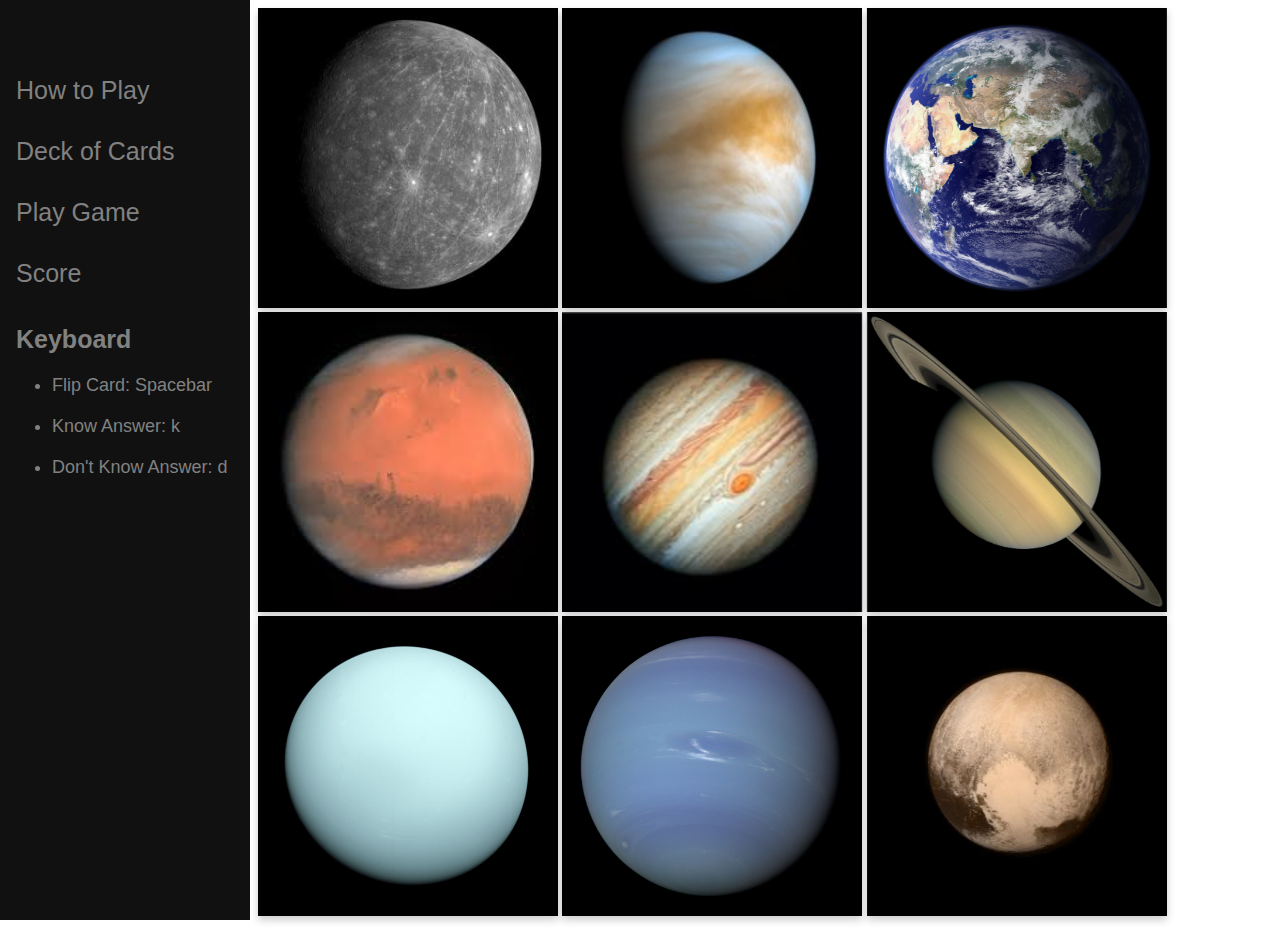
==== index.html @ a62bbbd2 "commit" ====
<!DOCTYPE html>

<head>
    <meta charset="utf-8">
    <meta http-equiv="X-UA-Compatible" content="IE=edge">
    <title></title>
    <meta name="description" content="">
    <meta name="viewport" content="width=device-width, initial-scale=1">
    <link rel="stylesheet" href="style.css">
    <link href="https://fonts.googleapis.com/css2?family=Creepster&display=swap" rel="stylesheet">
</head>

<body>

    <div class="sidenav">
        <div class="dropdown">
            <span>How to Play</span>
            <div class="dropdown-content">
                <ol>
                    <li>Click on<a href="#">Deck of Cards</a></li>
                    <li>Study the cards</li>
                    <li>When you're ready, click on<a href="#">Play Game</a></li>
                    <li>The score is printed on the left</li>
                    <li>Click restart to play again!</li>
                </ol>
            </div>
        </div>
        <a href="#">Deck of Cards</a>
        <a href="#">Play Game</a>
        <a href="#">Score</a>
        <h3 class="keyboard">Keyboard</h3>
        <ul class="shortcuts">
            <li>Flip Card: Spacebar</li>
            <li>Know Answer: k</li>
            <li>Don't Know Answer: d</li>
        </ul>
    </div>
    <div class="container">
        <div class="flip-card">
            <div class="flip-card-inner">
                <div class="flip-card-front">
                    <img src="img/mercury.jpg" alt="Mercury" style="width:300px;height:300px;">
                </div>
                <div class="flip-card-back">
                    <h1>Mercury</h1>
                    <ul>
                        <li>A year on Mercury is just 88 days long</li>
                        <li>Mercury is the smallest planet in the Solar System</li>
                    </ul>
                </div>
            </div>
        </div>
        <div class="flip-card">
            <div class="flip-card-inner">
                <div class="flip-card-front">
                    <img src="img/venus.jpg" alt="Venus" style="width:300px;height:300px;">
                </div>
                <div class="flip-card-back">
                    <h1>Venus</h1>
                    <ul>
                        <li>Venus is hotter than Mercury despite being further away from the Sun</li>
                        <li>Unlike the other planets in our solar system, Venus spins clockwise on its axis</li>
                    </ul>
                </div>
            </div>
        </div>
        <div class="flip-card">
            <div class="flip-card-inner">
                <div class="flip-card-front">
                    <img src="img/earth.jpg" alt="Earth" style="width:300px;height:300px;">
                </div>
                <div class="flip-card-back">
                    <h1>Earth</h1>
                    <ul>
                        <li>The Earth's rotation is gradually slowing</li>
                        <li>The Earth was once believed to be the centre of the universe</li>
                    </ul>
                </div>
            </div>
        </div>
        <div class="flip-card">
            <div class="flip-card-inner">
                <div class="flip-card-front">
                    <img src="img/mars.jpg" alt="Mars" style="width:300px;height:300px;">
                </div>
                <div class="flip-card-back">
                    <h1>Mars</h1>
                    <ul>
                        <li>Mars is home to the tallest mountain in the solar system</li>
                        <li>Mars has the largest dust storms in the solar system</li>
                    </ul>
                </div>
            </div>
        </div>
        <div class="flip-card">
            <div class="flip-card-inner">
                <div class="flip-card-front">
                    <img src="img/jupiter.jpg" alt="Jupiter" style="width:300px;height:300px;">
                </div>
                <div class="flip-card-back">
                    <h1>Jupiter</h1>
                    <ul>
                        <li>Jupiter Is The Fastest Spinning Planet In The Solar System</li>
                        <li>Jupiter Has 67 Moons</li>
                    </ul>
                </div>
            </div>
        </div>
        <div class="flip-card">
            <div class="flip-card-inner">
                <div class="flip-card-front">
                    <img src="img/saturn.png" alt="Saturn" style="width:300px;height:300px;">
                </div>
                <div class="flip-card-back">
                    <h1>Saturn</h1>
                    <ul>
                        <li>Saturn is a flattened ball because it spins so quickly on its axis that the planet flattens
                            itself out</li>
                        <li>Saturn is the second-largest in the Solar System</li>
                    </ul>
                </div>
            </div>
        </div>
        <div class="flip-card">
            <div class="flip-card-inner">
                <div class="flip-card-front">
                    <img src="img/uranus.jpg" alt="Uranus" style="width:300px;height:300px;">
                </div>
                <div class="flip-card-back">
                    <h1>Uranus</h1>
                    <ul>
                        <li>Uranus is known as the “sideways planet” because it rotates on its side</li>
                        <li>Uranus was the first planet found using a telescope</li>
                    </ul>
                </div>
            </div>
        </div>
        <div class="flip-card">
            <div class="flip-card-inner">
                <div class="flip-card-front">
                    <img src="img/neptune.jpg" alt="Neptune" style="width:300px;height:300px;">
                </div>
                <div class="flip-card-back">
                    <h1>Neptune</h1>
                    <ul>
                        <li>Neptune is the Coldest Planet in the Solar System</li>
                        <li>Neptune's Surface Gravity is Almost Earth-like</li>
                    </ul>
                </div>
            </div>
        </div>
        <div class="flip-card">
            <div class="flip-card-inner">
                <div class="flip-card-front">
                    <img src="img/pluto.jpg" alt="Pluto" style="width:300px;height:300px;">
                </div>
                <div class="flip-card-back">
                    <h1>Pluto</h1>
                    <ul>
                        <li>Pluto is not considered a planet in the Solar System anymore!</li>
                        <li>Pluto is one third water</li>
                    </ul>
                </div>
            </div>
        </div>
    </div>

    <script src="script.js" async defer></script>
</body>

</html>
---- style.css ----
body {
    font-family: Arial, Helvetica, sans-serif;
  }


  .sidenav {
    height: 100%;
    width: 250px;
    position: fixed;
    z-index: 1;
    top: 0;
    left: 0;
    background-color: #111;
    overflow-x: hidden;
    padding-top: 20px;
  }

  .dropdown {
    position: relative;
    display: inline-block;
  }

  span {
      font-family: Arial, Helvetica, sans-serif;
      padding: 6px 8px 6px 16px;
      text-decoration: none;
      font-size: 25px;
      color: #818181;
      display: block;
      margin-top: 50px;
  }
  
  .dropdown-content {
    display: none;
    position: absolute;
    background-color: #f9f9f9;
    min-width: 160px;
    box-shadow: 0px 8px 16px 0px rgba(0,0,0,0.2);
    padding: 12px 16px;
    z-index: 1;
  }
  
  .dropdown:hover .dropdown-content {
    display: block;
  }
  
  .sidenav a {
    padding: 6px 8px 6px 16px;
    text-decoration: none;
    font-size: 25px;
    color: #818181;
    display: block;
    margin-top: 20px;
  }
  
  .sidenav a:hover {
    color: #f1f1f1;
  }

  .keyboard{
    padding: 6px 8px 6px 16px;
    text-decoration: none;
    font-size: 25px;
    color: #818181;
    display: block;
  }

  .shortcuts{
    font-size: 18px;
    color: #818181;
    display: block;
    margin-left: 12px;
    margin-top: -10px;
  }

  ul li {
      margin-top: 20px;
  }

  
  @media screen and (max-height: 450px) {
    .sidenav {padding-top: 15px;}
    .sidenav a {font-size: 18px;}
  }

  .container {
    margin-left: 250px;
  }
  
  .flip-card {
    background-color: transparent;
    width: 300px;
    height: 300px;
    perspective: 1000px;
    display: inline-block;
  }
  
  .flip-card-inner {
    position: relative;
    width: 100%;
    height: 100%;
    text-align: center;
    transition: transform 0.6s;
    transform-style: preserve-3d;
    box-shadow: 0 4px 8px 0 rgba(0,0,0,0.2);
  }
  
  .flip-card:hover .flip-card-inner {
    transform: rotateY(180deg);
  }
  
  .flip-card-front, .flip-card-back {
    position: absolute;
    width: 100%;
    height: 100%;
    -webkit-backface-visibility: hidden;
    backface-visibility: hidden;
  }
  
  .flip-card-front {
    background-color: #bbb;
    color: black;
  }
  
  .flip-card-back {
    background-color: #2980b9;
    color: white;
    transform: rotateY(180deg);
  }
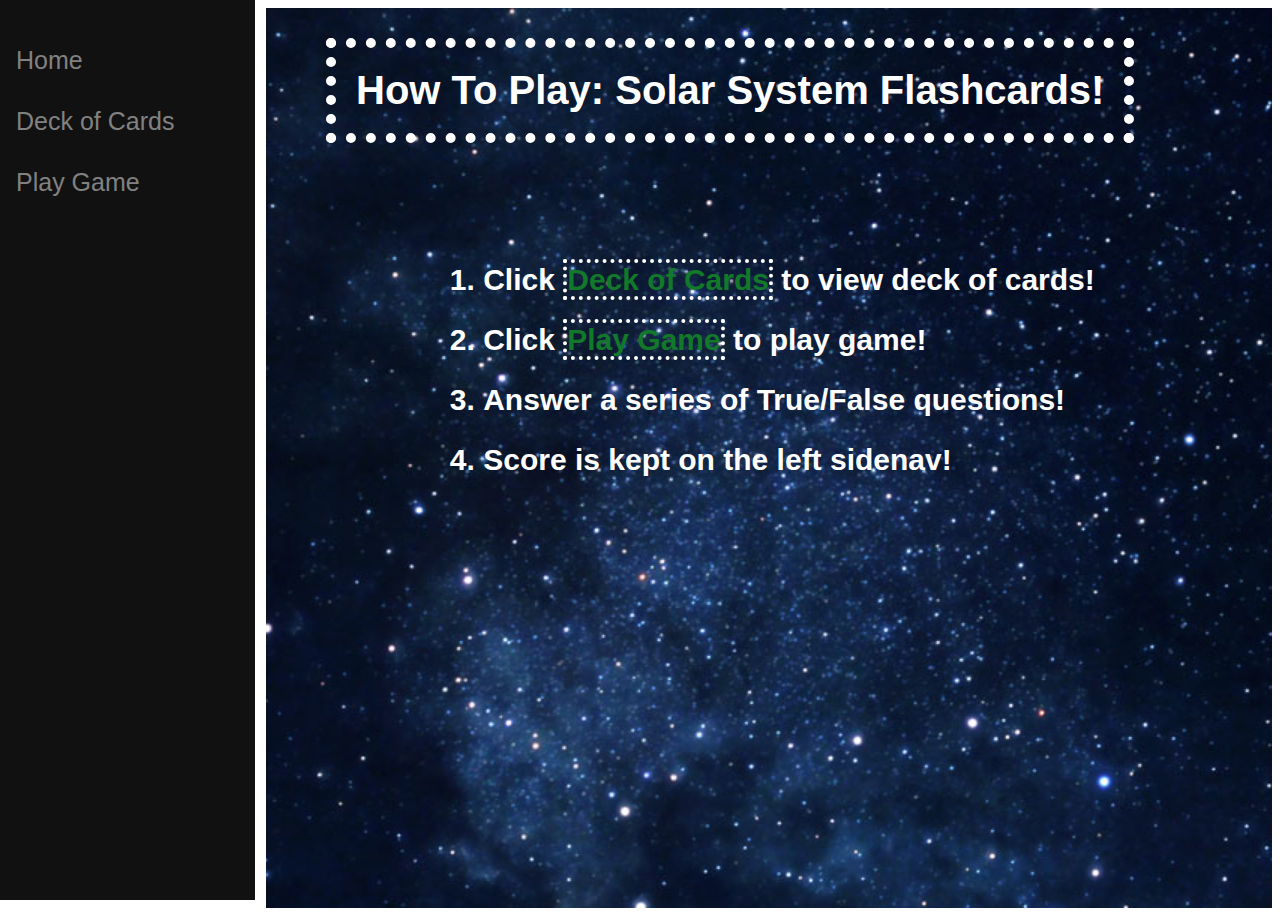
==== commit 6e13144e: "folder structure" ====
--- a/index.html
+++ b/index.html
@@ -3,169 +3,45 @@
 <head>
     <meta charset="utf-8">
     <meta http-equiv="X-UA-Compatible" content="IE=edge">
-    <title></title>
+    <title>Home</title>
     <meta name="description" content="">
     <meta name="viewport" content="width=device-width, initial-scale=1">
-    <link rel="stylesheet" href="style.css">
-    <link href="https://fonts.googleapis.com/css2?family=Creepster&display=swap" rel="stylesheet">
+    <link rel="stylesheet" href="index.css">
 </head>
 
 <body>
-
     <div class="sidenav">
-        <div class="dropdown">
-            <span>How to Play</span>
-            <div class="dropdown-content">
-                <ol>
-                    <li>Click on<a href="#">Deck of Cards</a></li>
-                    <li>Study the cards</li>
-                    <li>When you're ready, click on<a href="#">Play Game</a></li>
-                    <li>The score is printed on the left</li>
-                    <li>Click restart to play again!</li>
-                </ol>
-            </div>
-        </div>
-        <a href="#">Deck of Cards</a>
-        <a href="#">Play Game</a>
-        <a href="#">Score</a>
-        <h3 class="keyboard">Keyboard</h3>
+        <a onclick="howToPlay()" href="#">Home</a>
+        <a onclick="deck()" href="#">Deck of Cards</a>
+        <a onclick="playGame()" href="#">Play Game</a>
+        <!-- <h3 class="keyboard">Keyboard</h3>
         <ul class="shortcuts">
             <li>Flip Card: Spacebar</li>
             <li>Know Answer: k</li>
             <li>Don't Know Answer: d</li>
-        </ul>
-    </div>
-    <div class="container">
-        <div class="flip-card">
-            <div class="flip-card-inner">
-                <div class="flip-card-front">
-                    <img src="img/mercury.jpg" alt="Mercury" style="width:300px;height:300px;">
-                </div>
-                <div class="flip-card-back">
-                    <h1>Mercury</h1>
-                    <ul>
-                        <li>A year on Mercury is just 88 days long</li>
-                        <li>Mercury is the smallest planet in the Solar System</li>
-                    </ul>
-                </div>
-            </div>
-        </div>
-        <div class="flip-card">
-            <div class="flip-card-inner">
-                <div class="flip-card-front">
-                    <img src="img/venus.jpg" alt="Venus" style="width:300px;height:300px;">
-                </div>
-                <div class="flip-card-back">
-                    <h1>Venus</h1>
-                    <ul>
-                        <li>Venus is hotter than Mercury despite being further away from the Sun</li>
-                        <li>Unlike the other planets in our solar system, Venus spins clockwise on its axis</li>
-                    </ul>
-                </div>
-            </div>
-        </div>
-        <div class="flip-card">
-            <div class="flip-card-inner">
-                <div class="flip-card-front">
-                    <img src="img/earth.jpg" alt="Earth" style="width:300px;height:300px;">
-                </div>
-                <div class="flip-card-back">
-                    <h1>Earth</h1>
-                    <ul>
-                        <li>The Earth's rotation is gradually slowing</li>
-                        <li>The Earth was once believed to be the centre of the universe</li>
-                    </ul>
-                </div>
-            </div>
-        </div>
-        <div class="flip-card">
-            <div class="flip-card-inner">
-                <div class="flip-card-front">
-                    <img src="img/mars.jpg" alt="Mars" style="width:300px;height:300px;">
-                </div>
-                <div class="flip-card-back">
-                    <h1>Mars</h1>
-                    <ul>
-                        <li>Mars is home to the tallest mountain in the solar system</li>
-                        <li>Mars has the largest dust storms in the solar system</li>
-                    </ul>
-                </div>
-            </div>
-        </div>
-        <div class="flip-card">
-            <div class="flip-card-inner">
-                <div class="flip-card-front">
-                    <img src="img/jupiter.jpg" alt="Jupiter" style="width:300px;height:300px;">
-                </div>
-                <div class="flip-card-back">
-                    <h1>Jupiter</h1>
-                    <ul>
-                        <li>Jupiter Is The Fastest Spinning Planet In The Solar System</li>
-                        <li>Jupiter Has 67 Moons</li>
-                    </ul>
-                </div>
-            </div>
-        </div>
-        <div class="flip-card">
-            <div class="flip-card-inner">
-                <div class="flip-card-front">
-                    <img src="img/saturn.png" alt="Saturn" style="width:300px;height:300px;">
-                </div>
-                <div class="flip-card-back">
-                    <h1>Saturn</h1>
-                    <ul>
-                        <li>Saturn is a flattened ball because it spins so quickly on its axis that the planet flattens
-                            itself out</li>
-                        <li>Saturn is the second-largest in the Solar System</li>
-                    </ul>
-                </div>
-            </div>
-        </div>
-        <div class="flip-card">
-            <div class="flip-card-inner">
-                <div class="flip-card-front">
-                    <img src="img/uranus.jpg" alt="Uranus" style="width:300px;height:300px;">
-                </div>
-                <div class="flip-card-back">
-                    <h1>Uranus</h1>
-                    <ul>
-                        <li>Uranus is known as the “sideways planet” because it rotates on its side</li>
-                        <li>Uranus was the first planet found using a telescope</li>
-                    </ul>
-                </div>
-            </div>
-        </div>
-        <div class="flip-card">
-            <div class="flip-card-inner">
-                <div class="flip-card-front">
-                    <img src="img/neptune.jpg" alt="Neptune" style="width:300px;height:300px;">
-                </div>
-                <div class="flip-card-back">
-                    <h1>Neptune</h1>
-                    <ul>
-                        <li>Neptune is the Coldest Planet in the Solar System</li>
-                        <li>Neptune's Surface Gravity is Almost Earth-like</li>
-                    </ul>
-                </div>
-            </div>
-        </div>
-        <div class="flip-card">
-            <div class="flip-card-inner">
-                <div class="flip-card-front">
-                    <img src="img/pluto.jpg" alt="Pluto" style="width:300px;height:300px;">
-                </div>
-                <div class="flip-card-back">
-                    <h1>Pluto</h1>
-                    <ul>
-                        <li>Pluto is not considered a planet in the Solar System anymore!</li>
-                        <li>Pluto is one third water</li>
-                    </ul>
-                </div>
-            </div>
-        </div>
+        </ul> -->
     </div>
 
-    <script src="script.js" async defer></script>
+    <div class="container">
+        <h1>How To Play: Solar System Flashcards!</h1>
+        <ol>
+            <li class="one">Click <a onclick="deck()"
+                    style="text-decoration: none !important; border: 4px dotted white; color: #12792A" href="#">Deck of
+                    Cards</a> to view deck of cards!
+            </li>
+            <li>Click <a onclick="playGame()"
+                    style="text-decoration: none !important; border: 4px dotted white; color: #12792A" href="#">Play
+                    Game</a> to play
+                game!</li>
+            <li>Answer a series of True/False questions!</li>
+            <li>Score is kept on the left sidenav!</li>
+        </ol>
+    </div>
+
+
+
+
+    <script src="index.js"></script>
 </body>
 
 </html>--- a/index.css
+++ b/index.css
@@ -0,0 +1,98 @@
+*{
+  box-sizing: border-box;
+}
+
+body {
+  font-family: Arial, Helvetica, sans-serif;
+}
+
+
+.sidenav {
+  height: 100%;
+  width: 255px;
+  position: fixed;
+  z-index: 1;
+  top: 0;
+  left: 0;
+  background-color: #111;
+  overflow-x: hidden;
+  padding-top: 20px;
+}
+
+
+.sidenav a {
+  padding: 6px 8px 6px 16px;
+  text-decoration: none;
+  font-size: 25px;
+  color: #818181;
+  display: block;
+  margin-top: 20px;
+}
+
+.sidenav a:hover {
+  color: #f1f1f1;
+}
+
+.keyboard{
+  padding: 6px 8px 6px 16px;
+  text-decoration: none;
+  font-size: 25px;
+  color: #818181;
+  display: block;
+}
+
+.shortcuts{
+  font-size: 18px;
+  color: #818181;
+  display: block;
+  margin-left: 12px;
+  margin-top: -10px;
+}
+
+ul li {
+    margin-top: 20px;
+    margin-left: 6px;
+    margin-right: 15px;
+    text-align: left;
+
+}
+
+
+@media screen and (max-height: 450px) {
+  .sidenav {padding-top: 15px;}
+  .sidenav a {font-size: 18px;}
+}
+
+
+  .container {
+    margin-left: 258px;
+    background-image: url("../img/space.jpg");
+    background-size: cover;
+    background-repeat: no-repeat;
+    background-position: center;
+    height: 100vh;
+  
+  }
+
+  h1{
+    margin-left: 60px;
+    font-size: 40px;
+    border: 10px dotted white;
+    display: inline-block;
+    margin-top: 30px;
+    color: white;
+    padding: 20px 20px;
+  }
+
+  ol {
+    display: table;
+    margin: 0 auto;
+    margin-top: 80px;
+    font-size: 30px;
+    font-weight: 800;
+    /* border: 10px dotted white; */
+    color: white;
+    line-height: 60px;
+  }
+
+ 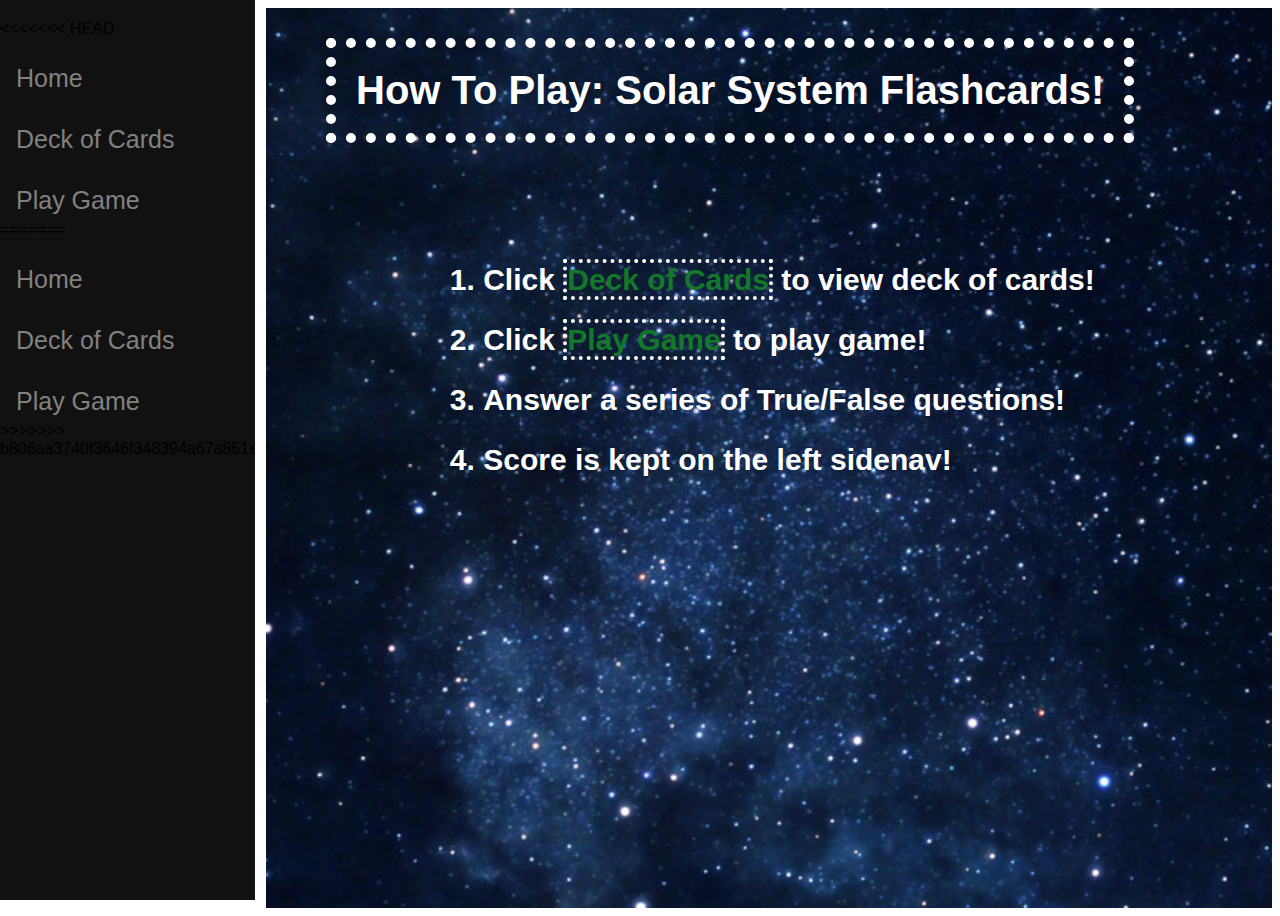
==== commit d58b8a15: "merge" ====
--- a/index.html
+++ b/index.html
@@ -11,26 +11,26 @@
 
 <body>
     <div class="sidenav">
+<<<<<<< HEAD
         <a onclick="howToPlay()" href="#">Home</a>
-        <a onclick="deck()" href="#">Deck of Cards</a>
-        <a onclick="playGame()" href="#">Play Game</a>
-        <!-- <h3 class="keyboard">Keyboard</h3>
-        <ul class="shortcuts">
-            <li>Flip Card: Spacebar</li>
-            <li>Know Answer: k</li>
-            <li>Don't Know Answer: d</li>
-        </ul> -->
+        <a onclick="deck()" href="/deck/deck.html">Deck of Cards</a>
+        <a onclick="playGame()" href="/playgame1/playgame1.html">Play Game</a>
+=======
+        <a href="/Flashcards-js/index.html">Home</a>
+        <a href="/Flashcards-js/deck/deck.html">Deck of Cards</a>
+        <a href="/Flashcards-js/playgame1/playgame1.html">Play Game</a>
+>>>>>>> b806aa3740f3646f348394a67a851ea2cfbd6dc9
     </div>
 
     <div class="container">
         <h1>How To Play: Solar System Flashcards!</h1>
         <ol>
-            <li class="one">Click <a onclick="deck()"
-                    style="text-decoration: none !important; border: 4px dotted white; color: #12792A" href="#">Deck of
+            <li class="one">Click <a
+                    style="text-decoration: none !important; border: 4px dotted white; color: #12792A" href="/Flashcards-js/deck/deck.html">Deck of
                     Cards</a> to view deck of cards!
             </li>
-            <li>Click <a onclick="playGame()"
-                    style="text-decoration: none !important; border: 4px dotted white; color: #12792A" href="#">Play
+            <li>Click <a 
+                    style="text-decoration: none !important; border: 4px dotted white; color: #12792A" href="/Flashcards-js/playgame1/playgame1.html">Play
                     Game</a> to play
                 game!</li>
             <li>Answer a series of True/False questions!</li>
@@ -44,4 +44,4 @@
     <script src="index.js"></script>
 </body>
 
-</html>+</html>
--- a/index.css
+++ b/index.css
@@ -66,7 +66,7 @@
 
   .container {
     margin-left: 258px;
-    background-image: url("../img/space.jpg");
+    background-image: url("img/space.jpg");
     background-size: cover;
     background-repeat: no-repeat;
     background-position: center;
@@ -95,4 +95,4 @@
     line-height: 60px;
   }
 
- + 
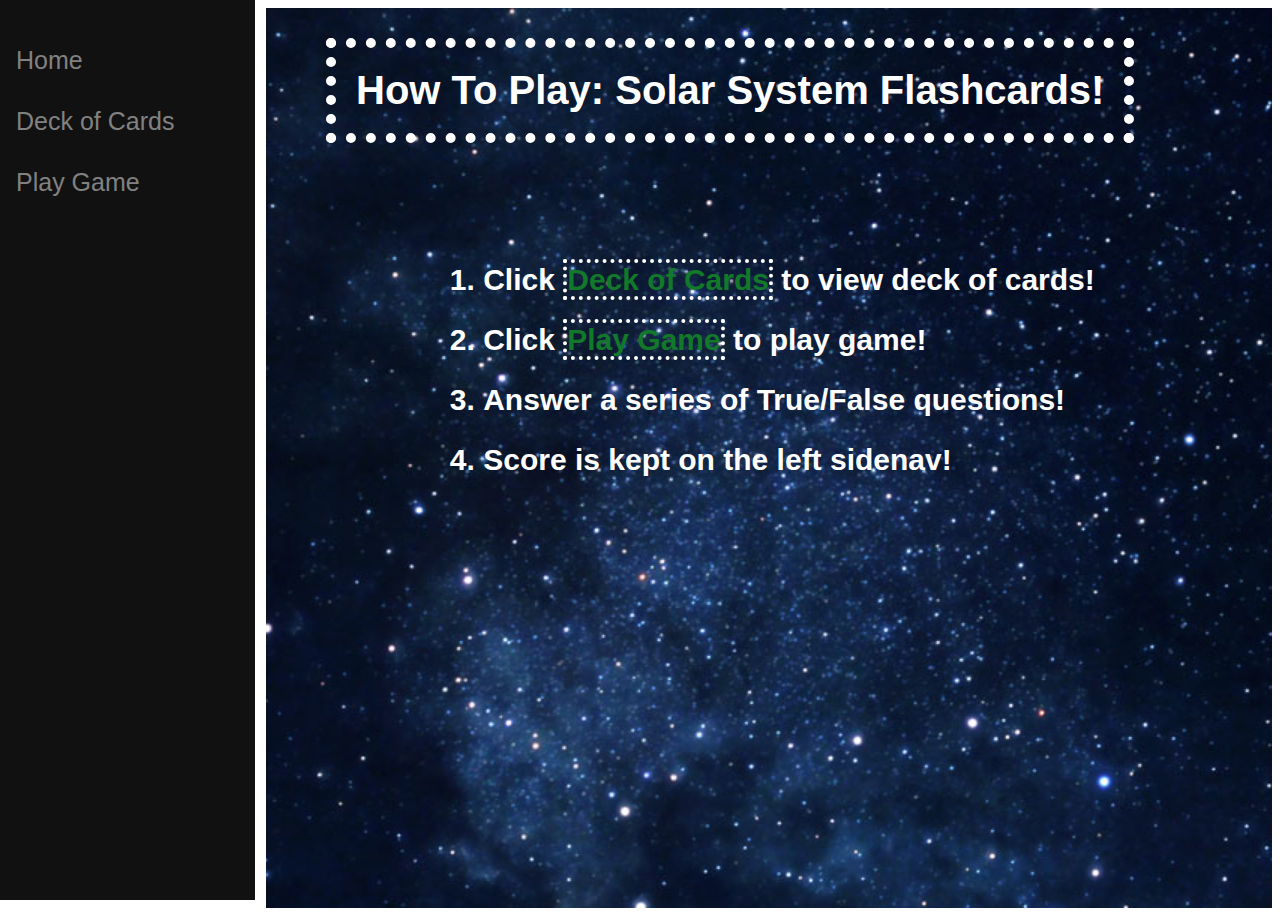
==== commit 647540d6: "commit" ====
--- a/index.html
+++ b/index.html
@@ -11,26 +11,20 @@
 
 <body>
     <div class="sidenav">
-<<<<<<< HEAD
-        <a onclick="howToPlay()" href="#">Home</a>
-        <a onclick="deck()" href="/deck/deck.html">Deck of Cards</a>
-        <a onclick="playGame()" href="/playgame1/playgame1.html">Play Game</a>
-=======
         <a href="/Flashcards-js/index.html">Home</a>
         <a href="/Flashcards-js/deck/deck.html">Deck of Cards</a>
         <a href="/Flashcards-js/playgame1/playgame1.html">Play Game</a>
->>>>>>> b806aa3740f3646f348394a67a851ea2cfbd6dc9
     </div>
 
     <div class="container">
         <h1>How To Play: Solar System Flashcards!</h1>
         <ol>
-            <li class="one">Click <a
-                    style="text-decoration: none !important; border: 4px dotted white; color: #12792A" href="/Flashcards-js/deck/deck.html">Deck of
+            <li class="one">Click <a style="text-decoration: none !important; border: 4px dotted white; color: #12792A"
+                    href="/Flashcards-js/deck/deck.html">Deck of
                     Cards</a> to view deck of cards!
             </li>
-            <li>Click <a 
-                    style="text-decoration: none !important; border: 4px dotted white; color: #12792A" href="/Flashcards-js/playgame1/playgame1.html">Play
+            <li>Click <a style="text-decoration: none !important; border: 4px dotted white; color: #12792A"
+                    href="/Flashcards-js/playgame1/playgame1.html">Play
                     Game</a> to play
                 game!</li>
             <li>Answer a series of True/False questions!</li>
@@ -44,4 +38,4 @@
     <script src="index.js"></script>
 </body>
 
-</html>
+</html>